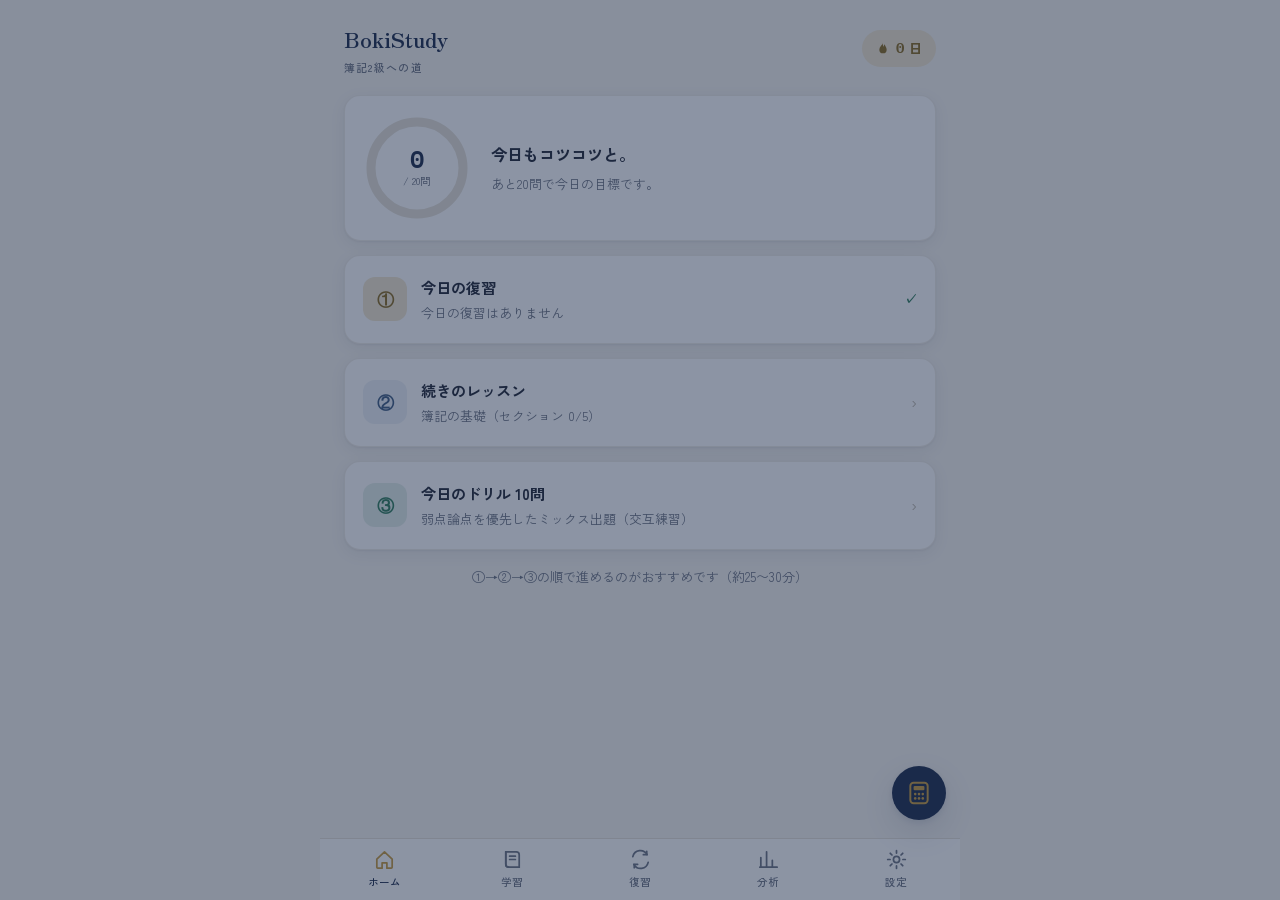
==== docs/index.html @ bea7a6f5 "v0.1 MVP: 学習エンジン一式＋Stage1 u01〜u03コンテンツ - アプリ本体 (docs/): レッスン・チェックポイント・ドリル・単元テスト・   SM-2ライト間隔反復・内蔵電卓・" ====
<!DOCTYPE html>
<html lang="ja">
<head>
<meta charset="UTF-8">
<meta name="viewport" content="width=device-width, initial-scale=1, viewport-fit=cover">
<meta name="theme-color" content="#1B2A4A">
<title>BokiStudy — 簿記2級への道</title>
<meta name="description" content="日商簿記2級合格を目指す、学習科学ベースの独学アプリ">
<link rel="preconnect" href="https://fonts.googleapis.com">
<link rel="preconnect" href="https://fonts.gstatic.com" crossorigin>
<link href="https://fonts.googleapis.com/css2?family=Zen+Kaku+Gothic+New:wght@400;500;700&family=Zen+Old+Mincho:wght@600;700&family=IBM+Plex+Mono:wght@500;600&display=swap" rel="stylesheet">
<link rel="stylesheet" href="css/app.css">
<link rel="icon" href="data:image/svg+xml,%3Csvg xmlns='http://www.w3.org/2000/svg' viewBox='0 0 100 100'%3E%3Crect width='100' height='100' rx='22' fill='%231B2A4A'/%3E%3Ctext x='50' y='68' font-size='52' text-anchor='middle' fill='%23C89B3C' font-family='serif' font-weight='bold'%3E簿%3C/text%3E%3C/svg%3E">
</head>
<body>
<div id="app" class="app">
  <main id="screen" class="screen" aria-live="polite"></main>

  <nav class="tabbar" id="tabbar" aria-label="メインナビゲーション">
    <a href="#home" data-tab="home" class="tab">
      <svg viewBox="0 0 24 24" class="tab-icon"><path d="M4 11.5 12 4l8 7.5V20a1 1 0 0 1-1 1h-4.5v-5.5h-5V21H5a1 1 0 0 1-1-1v-8.5Z" fill="none" stroke="currentColor" stroke-width="1.8" stroke-linejoin="round"/></svg>
      <span>ホーム</span>
    </a>
    <a href="#map" data-tab="map" class="tab">
      <svg viewBox="0 0 24 24" class="tab-icon"><path d="M5 4h11a3 3 0 0 1 3 3v13H8a3 3 0 0 1-3-3V4Z" fill="none" stroke="currentColor" stroke-width="1.8"/><path d="M5 4v13a3 3 0 0 0 3 3M9 8.5h6M9 12h6" stroke="currentColor" stroke-width="1.8" stroke-linecap="round" fill="none"/></svg>
      <span>学習</span>
    </a>
    <a href="#review" data-tab="review" class="tab">
      <svg viewBox="0 0 24 24" class="tab-icon"><path d="M4 9a8 8 0 0 1 14.9-2M20 15a8 8 0 0 1-14.9 2" fill="none" stroke="currentColor" stroke-width="1.8" stroke-linecap="round"/><path d="M18.5 3.5V7H15M5.5 20.5V17H9" fill="none" stroke="currentColor" stroke-width="1.8" stroke-linecap="round" stroke-linejoin="round"/></svg>
      <span>復習</span>
    </a>
    <a href="#stats" data-tab="stats" class="tab">
      <svg viewBox="0 0 24 24" class="tab-icon"><path d="M4 20V10M10 20V4M16 20v-7M21 20H3" fill="none" stroke="currentColor" stroke-width="1.8" stroke-linecap="round"/></svg>
      <span>分析</span>
    </a>
    <a href="#settings" data-tab="settings" class="tab">
      <svg viewBox="0 0 24 24" class="tab-icon"><circle cx="12" cy="12" r="3.2" fill="none" stroke="currentColor" stroke-width="1.8"/><path d="M12 2.8v2.5M12 18.7v2.5M2.8 12h2.5M18.7 12h2.5M5.5 5.5l1.8 1.8M16.7 16.7l1.8 1.8M18.5 5.5l-1.8 1.8M7.3 16.7l-1.8 1.8" stroke="currentColor" stroke-width="1.8" stroke-linecap="round"/></svg>
      <span>設定</span>
    </a>
  </nav>

  <button id="calc-fab" class="calc-fab" aria-label="電卓を開く" hidden>
    <svg viewBox="0 0 24 24"><rect x="4" y="2.5" width="16" height="19" rx="3" fill="none" stroke="currentColor" stroke-width="1.8"/><rect x="7" y="5.5" width="10" height="4" rx="1" fill="currentColor"/><circle cx="8.5" cy="13" r="1.2" fill="currentColor"/><circle cx="12" cy="13" r="1.2" fill="currentColor"/><circle cx="15.5" cy="13" r="1.2" fill="currentColor"/><circle cx="8.5" cy="17" r="1.2" fill="currentColor"/><circle cx="12" cy="17" r="1.2" fill="currentColor"/><circle cx="15.5" cy="17" r="1.2" fill="currentColor"/></svg>
  </button>
  <div id="calc-sheet" class="calc-sheet" hidden></div>

  <div id="numpad" class="numpad" hidden></div>
  <div id="toast" class="toast" hidden></div>
  <div id="overlay" class="overlay" hidden></div>
</div>
<script type="module" src="js/app.js"></script>
</body>
</html>
---- docs/css/app.css ----
/* ==========================================================================
   BokiStudy デザインシステム — 「上質な文具」
   トークンは DESIGN.md §5.3 が正本
   ========================================================================== */

:root {
  /* カラートークン */
  --c-bg: #F7F5F0;
  --c-card: #FFFFFF;
  --c-primary: #1B2A4A;
  --c-primary-soft: #2A3D63;
  --c-accent: #C89B3C;
  --c-accent-soft: #F3E8CF;
  --c-ink: #1F2433;
  --c-sub: #6B7280;
  --c-line: #E7E2D8;
  --c-ok: #2E7D5B;
  --c-ok-soft: #E4F0EA;
  --c-ng: #C0504D;
  --c-ng-soft: #F7E7E6;
  --c-debit: #3D5A80;
  --c-credit: #9A6A4F;
  --c-locked: #B9B2A5;

  /* タイポグラフィ */
  --f-body: "Zen Kaku Gothic New", "Hiragino Kaku Gothic ProN", "Yu Gothic", sans-serif;
  --f-brand: "Zen Old Mincho", "Hiragino Mincho ProN", serif;
  --f-num: "IBM Plex Mono", ui-monospace, monospace;

  /* 形状 */
  --r-card: 16px;
  --r-btn: 12px;
  --shadow-1: 0 1px 2px rgba(27, 42, 74, .06), 0 4px 16px rgba(27, 42, 74, .07);
  --shadow-2: 0 2px 6px rgba(27, 42, 74, .10), 0 12px 32px rgba(27, 42, 74, .12);

  --tabbar-h: 62px;
}

/* ---------- ベース ---------- */
* { box-sizing: border-box; margin: 0; padding: 0; -webkit-tap-highlight-color: transparent; }
html { font-size: 16px; }
body {
  font-family: var(--f-body);
  background: var(--c-bg);
  color: var(--c-ink);
  line-height: 1.75;
  overscroll-behavior-y: none;
}
button { font-family: inherit; border: none; background: none; cursor: pointer; color: inherit; }
a { color: inherit; text-decoration: none; }
input, select { font-family: inherit; font-size: 1rem; }
.num { font-family: var(--f-num); font-variant-numeric: tabular-nums; letter-spacing: .01em; }

.app { max-width: 640px; margin: 0 auto; min-height: 100dvh; position: relative; }
.screen {
  padding: 20px 18px calc(var(--tabbar-h) + 28px);
  min-height: 100dvh;
  animation: screen-in .28s ease both;
}
@keyframes screen-in { from { opacity: 0; transform: translateY(6px); } to { opacity: 1; transform: none; } }

/* ---------- タブバー ---------- */
.tabbar {
  position: fixed; bottom: 0; left: 50%; transform: translateX(-50%);
  width: 100%; max-width: 640px; height: calc(var(--tabbar-h) + env(safe-area-inset-bottom));
  padding-bottom: env(safe-area-inset-bottom);
  background: color-mix(in srgb, var(--c-card) 92%, transparent);
  backdrop-filter: blur(12px);
  border-top: 1px solid var(--c-line);
  display: flex; z-index: 40;
}
.tab {
  flex: 1; display: flex; flex-direction: column; align-items: center; justify-content: center;
  gap: 2px; font-size: .66rem; font-weight: 500; color: var(--c-sub);
  transition: color .18s;
}
.tab-icon { width: 23px; height: 23px; }
.tab.active { color: var(--c-primary); }
.tab.active .tab-icon { color: var(--c-accent); }

/* ---------- 見出し・カード ---------- */
.page-title { font-size: 1.25rem; font-weight: 700; margin: 4px 0 16px; letter-spacing: .02em; }
.brand { font-family: var(--f-brand); font-weight: 700; color: var(--c-primary); }
.card {
  background: var(--c-card); border-radius: var(--r-card);
  box-shadow: var(--shadow-1); padding: 18px; margin-bottom: 14px;
  border: 1px solid rgba(231, 226, 216, .6);
}
.card-tappable { transition: transform .15s, box-shadow .15s; }
.card-tappable:active { transform: scale(.985); box-shadow: var(--shadow-2); }
.card-title { font-size: .95rem; font-weight: 700; display: flex; align-items: center; gap: 8px; }
.card-sub { font-size: .8rem; color: var(--c-sub); margin-top: 2px; }
.muted { color: var(--c-sub); font-size: .82rem; }

/* ---------- ボタン ---------- */
.btn {
  display: inline-flex; align-items: center; justify-content: center; gap: 6px;
  min-height: 48px; padding: 0 22px; border-radius: var(--r-btn);
  font-size: .95rem; font-weight: 700; letter-spacing: .04em;
  transition: transform .12s, opacity .15s, background .15s;
}
.btn:active { transform: scale(.97); }
.btn-primary { background: var(--c-primary); color: #fff; box-shadow: 0 3px 10px rgba(27,42,74,.25); }
.btn-accent { background: var(--c-accent); color: #fff; box-shadow: 0 3px 10px rgba(200,155,60,.3); }
.btn-ghost { background: transparent; color: var(--c-primary); border: 1.5px solid var(--c-line); }
.btn-block { display: flex; width: 100%; }
.btn:disabled { opacity: .4; pointer-events: none; }
.btn-sm { min-height: 38px; padding: 0 14px; font-size: .82rem; }

/* ---------- ホーム ---------- */
.home-head { display: flex; align-items: center; justify-content: space-between; margin-bottom: 18px; }
.home-brand { font-family: var(--f-brand); font-size: 1.35rem; font-weight: 700; color: var(--c-primary); }
.home-brand small { font-size: .68rem; font-family: var(--f-body); font-weight: 500; color: var(--c-sub); display: block; letter-spacing: .1em; }
.streak {
  display: flex; align-items: center; gap: 5px; background: var(--c-accent-soft);
  border-radius: 999px; padding: 6px 13px; font-weight: 700; font-size: .88rem; color: #8a6a1f;
}
.streak svg { width: 16px; height: 16px; }

.hero { display: flex; align-items: center; gap: 20px; }
.ring-wrap { position: relative; width: 108px; height: 108px; flex-shrink: 0; }
.ring-wrap svg { transform: rotate(-90deg); }
.ring-bg { fill: none; stroke: var(--c-line); stroke-width: 9; }
.ring-fg {
  fill: none; stroke: var(--c-accent); stroke-width: 9; stroke-linecap: round;
  transition: stroke-dashoffset .9s cubic-bezier(.22, 1, .36, 1);
}
.ring-label { position: absolute; inset: 0; display: flex; flex-direction: column; align-items: center; justify-content: center; }
.ring-label .num { font-size: 1.5rem; font-weight: 600; color: var(--c-primary); line-height: 1.1; }
.ring-label span { font-size: .66rem; color: var(--c-sub); }
.hero-copy h2 { font-size: 1.02rem; font-weight: 700; margin-bottom: 4px; }
.hero-copy p { font-size: .8rem; color: var(--c-sub); }

.menu-num {
  width: 44px; height: 44px; border-radius: 12px; flex-shrink: 0;
  display: flex; align-items: center; justify-content: center;
  font-family: var(--f-num); font-weight: 600; font-size: 1.05rem;
}
.menu-row { display: flex; align-items: center; gap: 14px; }
.menu-row .grow { flex: 1; min-width: 0; }
.chev { color: var(--c-locked); flex-shrink: 0; }
.badge-done { color: var(--c-ok); font-weight: 700; font-size: .8rem; }

/* ---------- 学習マップ ---------- */
.stage-block { margin-bottom: 22px; }
.stage-head { display: flex; align-items: baseline; justify-content: space-between; margin-bottom: 10px; padding: 0 2px; }
.stage-head h2 { font-size: .98rem; font-weight: 700; }
.stage-head .muted { font-size: .75rem; }
.unit-row {
  display: flex; align-items: center; gap: 13px;
  background: var(--c-card); border: 1px solid rgba(231,226,216,.6);
  border-radius: 14px; padding: 13px 15px; margin-bottom: 9px;
  box-shadow: var(--shadow-1); transition: transform .15s;
}
.unit-row:active { transform: scale(.985); }
.unit-row.locked, .unit-row.planned { opacity: .55; box-shadow: none; background: transparent; border-style: dashed; }
.unit-mark {
  width: 38px; height: 38px; border-radius: 50%; flex-shrink: 0;
  display: flex; align-items: center; justify-content: center; font-weight: 700; font-size: .8rem;
}
.unit-mark.passed { background: var(--c-ok-soft); color: var(--c-ok); }
.unit-mark.current { background: var(--c-accent-soft); color: #8a6a1f; }
.unit-mark.locked { background: #ECE8DF; color: var(--c-locked); }
.unit-mark svg { width: 18px; height: 18px; }
.unit-title { font-weight: 700; font-size: .9rem; }
.unit-meta { font-size: .72rem; color: var(--c-sub); }
.unit-acc { margin-left: auto; font-size: .78rem; font-weight: 600; }

/* 単元詳細 */
.unit-actions { display: grid; grid-template-columns: 1fr 1fr; gap: 10px; margin-top: 14px; }

/* ---------- レッスン ---------- */
.lesson-head { margin-bottom: 14px; }
.lesson-prog { display: flex; gap: 5px; margin: 10px 0 4px; }
.lesson-prog i { height: 4px; flex: 1; border-radius: 2px; background: var(--c-line); }
.lesson-prog i.done { background: var(--c-accent); }
.lesson-sec-title { font-size: 1.15rem; font-weight: 700; margin-bottom: 4px; }
.lesson-body p { margin-bottom: 1em; font-size: .95rem; }
.lesson-body ul { padding-left: 1.3em; margin-bottom: 1em; font-size: .95rem; }
.lesson-body strong { color: var(--c-primary); background: linear-gradient(transparent 68%, var(--c-accent-soft) 68%); }
.example-block {
  border-left: 3px solid var(--c-accent); background: #FCFAF5;
  border-radius: 0 12px 12px 0; padding: 13px 15px; margin: 14px 0; font-size: .92rem;
}
.example-tag { font-size: .68rem; font-weight: 700; color: var(--c-accent); letter-spacing: .1em; display: block; margin-bottom: 4px; }

/* ---------- 図解 ---------- */
.fig { margin: 16px 0; }
.fig-caption { text-align: center; font-size: .74rem; color: var(--c-sub); margin-top: 7px; }
.fig-journal { width: 100%; border-collapse: collapse; font-size: .88rem; background: var(--c-card); border-radius: 10px; overflow: hidden; box-shadow: var(--shadow-1); }
.fig-journal th { font-size: .72rem; font-weight: 700; padding: 7px; letter-spacing: .15em; }
.fig-journal th.dr { background: var(--c-debit); color: #fff; }
.fig-journal th.cr { background: var(--c-credit); color: #fff; }
.fig-journal td { border: 1px solid var(--c-line); padding: 8px 11px; width: 25%; }
.fig-journal td.amt { text-align: right; font-family: var(--f-num); }
.fig-taccount { width: min(320px, 100%); margin: 0 auto; font-size: .85rem; }
.fig-taccount .acct-name { text-align: center; font-weight: 700; border-bottom: 2px solid var(--c-ink); padding-bottom: 3px; }
.fig-taccount .t-body { display: flex; }
.fig-taccount .t-side { flex: 1; padding: 6px 8px; }
.fig-taccount .t-side.left { border-right: 2px solid var(--c-ink); }
.fig-taccount .t-line { display: flex; justify-content: space-between; gap: 6px; padding: 2px 0; }
.fig-taccount .t-line span:last-child { font-family: var(--f-num); }
.fig-bspl { display: flex; width: 100%; border: 2px solid var(--c-ink); border-radius: 8px; overflow: hidden; font-size: .82rem; }
.fig-bspl .side { flex: 1; display: flex; flex-direction: column; }
.fig-bspl .side + .side { border-left: 2px solid var(--c-ink); }
.fig-bspl .cell { padding: 9px 10px; display: flex; justify-content: space-between; gap: 8px; }
.fig-bspl .cell + .cell { border-top: 1px dashed var(--c-line); }
.fig-bspl .cell span:last-child { font-family: var(--f-num); }
.fig-bspl .cell.asset { background: #EDF2F7; }
.fig-bspl .cell.liab { background: #F5EDE7; }
.fig-bspl .cell.equity { background: var(--c-accent-soft); }
.fig-bspl .cell.rev { background: #E4F0EA; }
.fig-bspl .cell.exp { background: #F7E7E6; }
.fig-flow { display: flex; flex-direction: column; gap: 0; align-items: center; }
.fig-flow .f-node {
  background: var(--c-card); border: 1.5px solid var(--c-primary); color: var(--c-primary);
  border-radius: 10px; padding: 8px 18px; font-size: .85rem; font-weight: 700; text-align: center;
  min-width: 150px; box-shadow: var(--shadow-1);
}
.fig-flow .f-edge { display: flex; flex-direction: column; align-items: center; color: var(--c-sub); font-size: .7rem; padding: 2px 0; }
.fig-flow .f-edge svg { width: 14px; height: 16px; }

/* ---------- クイズ ---------- */
.quiz-top { display: flex; align-items: center; justify-content: space-between; margin-bottom: 12px; }
.quiz-count { font-size: .82rem; font-weight: 700; color: var(--c-sub); }
.topic-chip {
  font-size: .68rem; background: #EDEAE2; color: var(--c-sub);
  border-radius: 999px; padding: 3px 10px; font-weight: 500;
}
.quiz-stem { font-size: .98rem; font-weight: 500; line-height: 1.8; }
.choices { display: flex; flex-direction: column; gap: 10px; margin-top: 16px; }
.choice-btn {
  text-align: left; background: var(--c-card); border: 1.5px solid var(--c-line);
  border-radius: var(--r-btn); padding: 13px 16px; font-size: .92rem; font-weight: 500;
  display: flex; gap: 10px; align-items: center; transition: border-color .15s, background .15s;
}
.choice-btn .cmark {
  width: 26px; height: 26px; border-radius: 50%; border: 1.5px solid var(--c-line);
  display: inline-flex; align-items: center; justify-content: center;
  font-size: .74rem; font-weight: 700; color: var(--c-sub); flex-shrink: 0;
}
.choice-btn.sel { border-color: var(--c-primary); background: #F4F6FA; }
.choice-btn.correct { border-color: var(--c-ok); background: var(--c-ok-soft); }
.choice-btn.wrong { border-color: var(--c-ng); background: var(--c-ng-soft); }
.tf-row { display: grid; grid-template-columns: 1fr 1fr; gap: 12px; margin-top: 18px; }
.tf-btn {
  min-height: 68px; border-radius: var(--r-card); border: 1.5px solid var(--c-line);
  background: var(--c-card); font-size: 1.6rem; font-weight: 700; transition: all .15s;
}
.tf-btn.o { color: var(--c-ok); }
.tf-btn.x { color: var(--c-ng); }
.tf-btn.sel { border-width: 2.5px; }
.tf-btn.o.sel { border-color: var(--c-ok); background: var(--c-ok-soft); }
.tf-btn.x.sel { border-color: var(--c-ng); background: var(--c-ng-soft); }

/* 仕訳UI */
.journal-form { margin-top: 14px; }
.j-side { margin-bottom: 12px; }
.j-side-label { display: flex; align-items: center; gap: 7px; font-size: .74rem; font-weight: 700; margin-bottom: 7px; }
.j-side-label i { width: 9px; height: 9px; border-radius: 3px; display: inline-block; }
.j-side.dr .j-side-label { color: var(--c-debit); }
.j-side.dr .j-side-label i { background: var(--c-debit); }
.j-side.cr .j-side-label { color: var(--c-credit); }
.j-side.cr .j-side-label i { background: var(--c-credit); }
.j-row { display: flex; gap: 8px; margin-bottom: 8px; }
.j-acc {
  flex: 1.3; min-height: 46px; border: 1.5px dashed var(--c-line); border-radius: var(--r-btn);
  background: var(--c-card); font-size: .88rem; font-weight: 700; padding: 0 12px;
  display: flex; align-items: center; justify-content: center; color: var(--c-sub);
}
.j-acc.filled { border-style: solid; color: var(--c-ink); border-color: var(--c-primary); }
.j-amt {
  flex: 1; min-height: 46px; width: 40%; border: 1.5px solid var(--c-line); border-radius: var(--r-btn);
  text-align: right; padding: 0 12px; font-family: var(--f-num); font-size: 1rem; background: var(--c-card);
}
.j-amt:focus { outline: none; border-color: var(--c-primary); }
.j-del { width: 34px; color: var(--c-locked); flex-shrink: 0; }
.j-add { font-size: .78rem; font-weight: 700; color: var(--c-primary); padding: 4px 8px; }
.j-diff { text-align: center; font-size: .76rem; margin: 4px 0 8px; color: var(--c-sub); }
.j-diff.ng { color: var(--c-ng); font-weight: 700; }

/* 科目パネル（ボトムシート） */
.sheet-backdrop { position: fixed; inset: 0; background: rgba(31,36,51,.35); z-index: 60; animation: fade-in .2s; }
@keyframes fade-in { from { opacity: 0; } to { opacity: 1; } }
.acc-sheet {
  position: fixed; bottom: 0; left: 50%; transform: translateX(-50%);
  width: 100%; max-width: 640px; max-height: 62dvh; z-index: 61;
  background: var(--c-card); border-radius: 20px 20px 0 0; box-shadow: var(--shadow-2);
  display: flex; flex-direction: column; animation: sheet-up .25s cubic-bezier(.22,1,.36,1);
}
@keyframes sheet-up { from { transform: translate(-50%, 100%); } to { transform: translate(-50%, 0); } }
.acc-sheet-head { padding: 14px 18px 8px; border-bottom: 1px solid var(--c-line); }
.acc-tabs { display: flex; gap: 6px; overflow-x: auto; padding: 8px 14px; border-bottom: 1px solid var(--c-line); }
.acc-tab {
  flex-shrink: 0; font-size: .78rem; font-weight: 700; padding: 7px 14px;
  border-radius: 999px; background: #EDEAE2; color: var(--c-sub);
}
.acc-tab.active { background: var(--c-primary); color: #fff; }
.acc-list { overflow-y: auto; padding: 12px 16px calc(16px + env(safe-area-inset-bottom)); display: flex; flex-wrap: wrap; gap: 9px; }
.acc-chip {
  border: 1.5px solid var(--c-line); background: var(--c-card); border-radius: 999px;
  padding: 9px 16px; font-size: .86rem; font-weight: 600; min-height: 44px;
}
.acc-chip:active { background: var(--c-accent-soft); border-color: var(--c-accent); }

/* 数値入力 fill */
.fill-row { display: flex; align-items: center; gap: 10px; margin-top: 18px; }
.fill-input {
  flex: 1; min-height: 52px; border: 1.5px solid var(--c-line); border-radius: var(--r-btn);
  text-align: right; padding: 0 14px; font-family: var(--f-num); font-size: 1.15rem; background: var(--c-card);
}
.fill-input:focus { outline: none; border-color: var(--c-primary); }
.fill-unit { font-size: .9rem; color: var(--c-sub); font-weight: 600; }

/* 解答結果 */
.result-banner {
  display: flex; align-items: center; gap: 10px; border-radius: var(--r-btn);
  padding: 13px 16px; margin-top: 16px; font-weight: 700; animation: pop-in .3s cubic-bezier(.34,1.56,.64,1);
}
@keyframes pop-in { 0% { transform: scale(.85); opacity: 0; } 100% { transform: scale(1); opacity: 1; } }
.result-banner.ok { background: var(--c-ok-soft); color: var(--c-ok); }
.result-banner.ng { background: var(--c-ng-soft); color: var(--c-ng); }
.result-banner svg { width: 26px; height: 26px; flex-shrink: 0; }
.result-banner.ok svg { animation: check-pop .45s cubic-bezier(.34,1.56,.64,1) .1s both; }
@keyframes check-pop { 0% { transform: scale(0) rotate(-20deg); } 100% { transform: scale(1) rotate(0); } }
.explain { margin-top: 12px; font-size: .9rem; }
.explain-label { font-size: .7rem; font-weight: 700; letter-spacing: .12em; color: var(--c-accent); display: block; margin-bottom: 5px; }
.correct-journal { margin-top: 10px; }
.srs-rate { display: flex; gap: 10px; margin-top: 14px; }
.srs-rate .btn { flex: 1; }

/* ---------- セット結果 ---------- */
.set-result-hero { text-align: center; padding: 26px 0 18px; }
.set-result-hero .big { font-size: 2.6rem; font-family: var(--f-num); font-weight: 600; color: var(--c-primary); }
.set-result-hero .big small { font-size: 1.1rem; color: var(--c-sub); }
.pass-seal {
  display: inline-flex; align-items: center; gap: 7px; margin-top: 8px;
  background: var(--c-ok-soft); color: var(--c-ok); font-weight: 700;
  border-radius: 999px; padding: 7px 18px; animation: pop-in .4s cubic-bezier(.34,1.56,.64,1) .2s both;
}
.wrong-list .q-row { border-top: 1px solid var(--c-line); padding: 11px 2px; font-size: .85rem; }

/* ---------- 分析 ---------- */
.stat-grid { display: grid; grid-template-columns: 1fr 1fr; gap: 12px; margin-bottom: 14px; }
.stat-tile { background: var(--c-card); border-radius: var(--r-card); box-shadow: var(--shadow-1); padding: 15px; border: 1px solid rgba(231,226,216,.6); }
.stat-tile .v { font-size: 1.55rem; font-family: var(--f-num); font-weight: 600; color: var(--c-primary); line-height: 1.2; }
.stat-tile .v small { font-size: .8rem; color: var(--c-sub); font-family: var(--f-body); }
.stat-tile .k { font-size: .72rem; color: var(--c-sub); font-weight: 500; }
.bar-chart { display: flex; align-items: flex-end; gap: 4px; height: 90px; margin-top: 10px; }
.bar-col { flex: 1; display: flex; flex-direction: column; align-items: center; gap: 4px; height: 100%; justify-content: flex-end; }
.bar-col i { width: 100%; max-width: 22px; border-radius: 4px 4px 0 0; background: var(--c-primary-soft); min-height: 2px; transition: height .5s ease; }
.bar-col.today i { background: var(--c-accent); }
.bar-col span { font-size: .58rem; color: var(--c-sub); }
.heat-grid { display: grid; grid-template-columns: repeat(auto-fill, minmax(104px, 1fr)); gap: 8px; margin-top: 10px; }
.heat-cell { border-radius: 10px; padding: 9px 10px; font-size: .7rem; font-weight: 600; line-height: 1.35; border: 1px solid var(--c-line); }
.heat-cell .pct { font-family: var(--f-num); font-size: .82rem; display: block; }
.heat-cell.h-none { background: #F1EEE7; color: var(--c-locked); }
.heat-cell.h-low { background: var(--c-ng-soft); color: #8f3d3b; }
.heat-cell.h-mid { background: var(--c-accent-soft); color: #7a5c1c; }
.heat-cell.h-high { background: var(--c-ok-soft); color: var(--c-ok); }

/* ---------- 設定 ---------- */
.setting-row { display: flex; align-items: center; justify-content: space-between; padding: 13px 2px; border-bottom: 1px solid var(--c-line); gap: 12px; }
.setting-row:last-child { border-bottom: none; }
.setting-row label { font-size: .9rem; font-weight: 600; }
.setting-row input[type="number"], .setting-row input[type="date"] {
  border: 1.5px solid var(--c-line); border-radius: 10px; padding: 8px 10px; width: 130px;
  font-size: .9rem; background: var(--c-card); text-align: right;
}
.io-area { width: 100%; min-height: 110px; border: 1.5px solid var(--c-line); border-radius: 10px; padding: 10px; font-size: .74rem; font-family: var(--f-num); margin-top: 8px; background: #FCFBF8; }

/* ---------- 電卓 ---------- */
.calc-fab {
  position: fixed; right: max(14px, calc(50% - 320px + 14px)); bottom: calc(var(--tabbar-h) + 18px);
  width: 54px; height: 54px; border-radius: 50%; z-index: 45;
  background: var(--c-primary); color: var(--c-accent); box-shadow: var(--shadow-2);
  display: flex; align-items: center; justify-content: center;
  transition: transform .15s;
}
.calc-fab:active { transform: scale(.92); }
.calc-fab svg { width: 26px; height: 26px; }
.calc-sheet {
  position: fixed; bottom: 0; left: 50%; transform: translateX(-50%);
  width: 100%; max-width: 640px; z-index: 62;
  background: #232B3E; border-radius: 20px 20px 0 0; box-shadow: var(--shadow-2);
  padding: 12px 14px calc(14px + env(safe-area-inset-bottom));
  animation: sheet-up .25s cubic-bezier(.22,1,.36,1);
}
.calc-display {
  background: #DDE4D8; border-radius: 10px; padding: 6px 14px 8px; margin-bottom: 10px;
  text-align: right; font-family: var(--f-num); position: relative; overflow: hidden;
}
.calc-ind { font-size: .6rem; color: #5a6a55; height: 14px; text-align: left; letter-spacing: .1em; }
.calc-val { font-size: 1.9rem; font-weight: 600; color: #1d2419; letter-spacing: .02em; white-space: nowrap; }
.calc-keys { display: grid; grid-template-columns: repeat(5, 1fr); gap: 8px; }
.calc-key {
  min-height: 47px; border-radius: 10px; font-size: 1.02rem; font-weight: 600;
  background: #3A4358; color: #fff; font-family: var(--f-num);
  transition: filter .1s, transform .1s;
}
.calc-key:active { filter: brightness(1.25); transform: scale(.96); }
.calc-key.fn { background: #2E3648; color: #B8C2D8; font-size: .82rem; }
.calc-key.op { background: #46536E; color: var(--c-accent); }
.calc-key.eq { background: var(--c-accent); color: #232B3E; }
.calc-key.danger { background: #6E4646; }
.calc-close { position: absolute; top: 10px; left: 16px; color: #8A94A8; font-size: .78rem; font-weight: 700; }

/* ---------- 画面内テンキー ---------- */
.numpad {
  position: fixed; bottom: 0; left: 50%; transform: translateX(-50%);
  width: 100%; max-width: 640px; z-index: 55;
  background: var(--c-card); border-top: 1px solid var(--c-line);
  border-radius: 18px 18px 0 0; box-shadow: var(--shadow-2);
  padding: 10px 12px calc(12px + env(safe-area-inset-bottom));
  animation: sheet-up .2s ease;
}
.numpad-grid { display: grid; grid-template-columns: repeat(4, 1fr); gap: 7px; }
.numpad-key {
  min-height: 46px; border-radius: 10px; background: #F1EEE7; font-family: var(--f-num);
  font-size: 1.1rem; font-weight: 600; color: var(--c-ink);
}
.numpad-key:active { background: var(--c-accent-soft); }
.numpad-key.act { background: var(--c-primary); color: #fff; font-size: .85rem; font-family: var(--f-body); font-weight: 700; }

/* ---------- トースト・オーバーレイ ---------- */
.toast {
  position: fixed; bottom: calc(var(--tabbar-h) + 22px); left: 50%; transform: translateX(-50%);
  background: var(--c-ink); color: #fff; font-size: .84rem; font-weight: 600;
  border-radius: 999px; padding: 10px 20px; z-index: 70; box-shadow: var(--shadow-2);
  animation: toast-in .25s ease; max-width: 88%; text-align: center;
}
@keyframes toast-in { from { opacity: 0; transform: translate(-50%, 8px); } to { opacity: 1; transform: translate(-50%, 0); } }
.overlay {
  position: fixed; inset: 0; z-index: 80; background: rgba(27,42,74,.5);
  display: flex; align-items: center; justify-content: center; padding: 24px;
  animation: fade-in .25s;
}
.overlay-card {
  background: var(--c-card); border-radius: 22px; padding: 30px 26px; text-align: center;
  max-width: 340px; width: 100%; box-shadow: var(--shadow-2);
  animation: pop-in .4s cubic-bezier(.34,1.56,.64,1);
  position: relative; overflow: hidden;
}
.overlay-card h2 { font-family: var(--f-brand); font-size: 1.3rem; color: var(--c-primary); margin: 10px 0 6px; }
.overlay-card p { font-size: .86rem; color: var(--c-sub); margin-bottom: 18px; }
.medal {
  width: 74px; height: 74px; margin: 0 auto; border-radius: 50%;
  background: radial-gradient(circle at 35% 30%, #E8C97A, var(--c-accent) 70%);
  display: flex; align-items: center; justify-content: center;
  box-shadow: 0 4px 18px rgba(200,155,60,.45);
  animation: medal-spin .7s cubic-bezier(.34,1.56,.64,1);
}
@keyframes medal-spin { 0% { transform: rotateY(90deg) scale(.6); } 100% { transform: rotateY(0) scale(1); } }
.medal svg { width: 36px; height: 36px; color: #fff; }
.confetti { position: absolute; top: -10px; width: 8px; height: 13px; border-radius: 2px; opacity: .85; animation: conf-fall 1.6s ease-in forwards; }
@keyframes conf-fall {
  0% { transform: translateY(0) rotate(0); opacity: .9; }
  100% { transform: translateY(320px) rotate(540deg); opacity: 0; }
}

/* ---------- 補助 ---------- */
.center { text-align: center; }
.mt-8 { margin-top: 8px; } .mt-16 { margin-top: 16px; } .mt-24 { margin-top: 24px; }
.spin {
  width: 34px; height: 34px; margin: 60px auto; border-radius: 50%;
  border: 3px solid var(--c-line); border-top-color: var(--c-accent);
  animation: spin 1s linear infinite;
}
@keyframes spin { to { transform: rotate(360deg); } }
.empty-note { text-align: center; color: var(--c-sub); font-size: .86rem; padding: 40px 20px; }

@media (min-width: 480px) {
  .screen { padding-left: 24px; padding-right: 24px; }
}
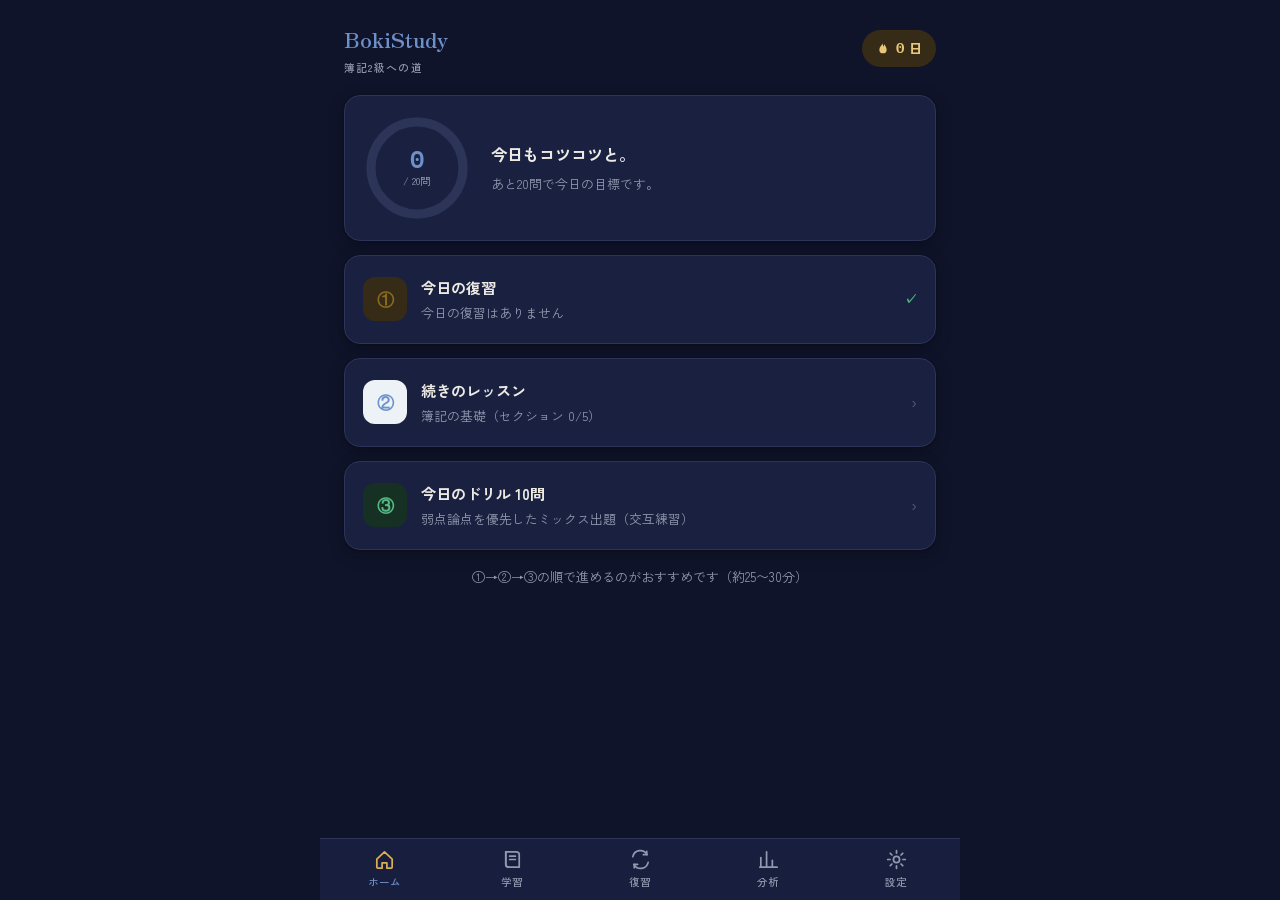
==== commit 29365872: "内蔵電卓を削除し、ダークテーマに全面移行 - 本番CBTでは持参の実物電卓を使う運用のため、アプリ内蔵電卓   （calc.js・calc-fab・calc-sheet・#calc画面・関連CSS）を" ====
--- a/docs/index.html
+++ b/docs/index.html
@@ -3,14 +3,14 @@
 <head>
 <meta charset="UTF-8">
 <meta name="viewport" content="width=device-width, initial-scale=1, viewport-fit=cover">
-<meta name="theme-color" content="#1B2A4A">
+<meta name="theme-color" content="#10142A">
 <title>BokiStudy — 簿記2級への道</title>
 <meta name="description" content="日商簿記2級合格を目指す、学習科学ベースの独学アプリ">
 <link rel="preconnect" href="https://fonts.googleapis.com">
 <link rel="preconnect" href="https://fonts.gstatic.com" crossorigin>
 <link href="https://fonts.googleapis.com/css2?family=Zen+Kaku+Gothic+New:wght@400;500;700&family=Zen+Old+Mincho:wght@600;700&family=IBM+Plex+Mono:wght@500;600&display=swap" rel="stylesheet">
 <link rel="stylesheet" href="css/app.css">
-<link rel="icon" href="data:image/svg+xml,%3Csvg xmlns='http://www.w3.org/2000/svg' viewBox='0 0 100 100'%3E%3Crect width='100' height='100' rx='22' fill='%231B2A4A'/%3E%3Ctext x='50' y='68' font-size='52' text-anchor='middle' fill='%23C89B3C' font-family='serif' font-weight='bold'%3E簿%3C/text%3E%3C/svg%3E">
+<link rel="icon" href="data:image/svg+xml,%3Csvg xmlns='http://www.w3.org/2000/svg' viewBox='0 0 100 100'%3E%3Crect width='100' height='100' rx='22' fill='%2310142A'/%3E%3Ctext x='50' y='68' font-size='52' text-anchor='middle' fill='%23D9AE55' font-family='serif' font-weight='bold'%3E簿%3C/text%3E%3C/svg%3E">
 </head>
 <body>
 <div id="app" class="app">
@@ -39,11 +39,6 @@
     </a>
   </nav>
 
-  <button id="calc-fab" class="calc-fab" aria-label="電卓を開く" hidden>
-    <svg viewBox="0 0 24 24"><rect x="4" y="2.5" width="16" height="19" rx="3" fill="none" stroke="currentColor" stroke-width="1.8"/><rect x="7" y="5.5" width="10" height="4" rx="1" fill="currentColor"/><circle cx="8.5" cy="13" r="1.2" fill="currentColor"/><circle cx="12" cy="13" r="1.2" fill="currentColor"/><circle cx="15.5" cy="13" r="1.2" fill="currentColor"/><circle cx="8.5" cy="17" r="1.2" fill="currentColor"/><circle cx="12" cy="17" r="1.2" fill="currentColor"/><circle cx="15.5" cy="17" r="1.2" fill="currentColor"/></svg>
-  </button>
-  <div id="calc-sheet" class="calc-sheet" hidden></div>
-
   <div id="numpad" class="numpad" hidden></div>
   <div id="toast" class="toast" hidden></div>
   <div id="overlay" class="overlay" hidden></div>
--- a/docs/css/app.css
+++ b/docs/css/app.css
@@ -4,23 +4,25 @@
    ========================================================================== */
 
 :root {
-  /* カラートークン */
-  --c-bg: #F7F5F0;
-  --c-card: #FFFFFF;
-  --c-primary: #1B2A4A;
-  --c-primary-soft: #2A3D63;
-  --c-accent: #C89B3C;
-  --c-accent-soft: #F3E8CF;
-  --c-ink: #1F2433;
-  --c-sub: #6B7280;
-  --c-line: #E7E2D8;
-  --c-ok: #2E7D5B;
-  --c-ok-soft: #E4F0EA;
-  --c-ng: #C0504D;
-  --c-ng-soft: #F7E7E6;
-  --c-debit: #3D5A80;
-  --c-credit: #9A6A4F;
-  --c-locked: #B9B2A5;
+  /* カラートークン（ダークテーマ「上質な文具」） */
+  --c-bg: #10142A;
+  --c-bg2: #1C2440;
+  --c-card: #1A2140;
+  --c-primary: #6E90C9;
+  --c-primary-soft: #3D5486;
+  --c-accent: #D9AE55;
+  --c-accent-soft: #362B16;
+  --c-accent-ink: #E8C77A;
+  --c-ink: #ECEAE3;
+  --c-sub: #9298AE;
+  --c-line: #2C3557;
+  --c-ok: #55B885;
+  --c-ok-soft: #163024;
+  --c-ng: #E28783;
+  --c-ng-soft: #3A2020;
+  --c-debit: #6C93CC;
+  --c-credit: #C48C63;
+  --c-locked: #5C6478;
 
   /* タイポグラフィ */
   --f-body: "Zen Kaku Gothic New", "Hiragino Kaku Gothic ProN", "Yu Gothic", sans-serif;
@@ -30,14 +32,15 @@
   /* 形状 */
   --r-card: 16px;
   --r-btn: 12px;
-  --shadow-1: 0 1px 2px rgba(27, 42, 74, .06), 0 4px 16px rgba(27, 42, 74, .07);
-  --shadow-2: 0 2px 6px rgba(27, 42, 74, .10), 0 12px 32px rgba(27, 42, 74, .12);
+  --shadow-1: 0 1px 2px rgba(0, 0, 0, .22), 0 4px 16px rgba(0, 0, 0, .26);
+  --shadow-2: 0 2px 6px rgba(0, 0, 0, .32), 0 12px 32px rgba(0, 0, 0, .38);
 
   --tabbar-h: 62px;
 }
 
 /* ---------- ベース ---------- */
 * { box-sizing: border-box; margin: 0; padding: 0; -webkit-tap-highlight-color: transparent; }
+[hidden] { display: none !important; }
 html { font-size: 16px; }
 body {
   font-family: var(--f-body);
@@ -84,7 +87,7 @@
 .card {
   background: var(--c-card); border-radius: var(--r-card);
   box-shadow: var(--shadow-1); padding: 18px; margin-bottom: 14px;
-  border: 1px solid rgba(231, 226, 216, .6);
+  border: 1px solid var(--c-line);
 }
 .card-tappable { transition: transform .15s, box-shadow .15s; }
 .card-tappable:active { transform: scale(.985); box-shadow: var(--shadow-2); }
@@ -100,7 +103,7 @@
   transition: transform .12s, opacity .15s, background .15s;
 }
 .btn:active { transform: scale(.97); }
-.btn-primary { background: var(--c-primary); color: #fff; box-shadow: 0 3px 10px rgba(27,42,74,.25); }
+.btn-primary { background: var(--c-primary); color: #fff; box-shadow: 0 3px 10px rgba(0,0,0,.35); }
 .btn-accent { background: var(--c-accent); color: #fff; box-shadow: 0 3px 10px rgba(200,155,60,.3); }
 .btn-ghost { background: transparent; color: var(--c-primary); border: 1.5px solid var(--c-line); }
 .btn-block { display: flex; width: 100%; }
@@ -113,7 +116,7 @@
 .home-brand small { font-size: .68rem; font-family: var(--f-body); font-weight: 500; color: var(--c-sub); display: block; letter-spacing: .1em; }
 .streak {
   display: flex; align-items: center; gap: 5px; background: var(--c-accent-soft);
-  border-radius: 999px; padding: 6px 13px; font-weight: 700; font-size: .88rem; color: #8a6a1f;
+  border-radius: 999px; padding: 6px 13px; font-weight: 700; font-size: .88rem; color: var(--c-accent-ink);
 }
 .streak svg { width: 16px; height: 16px; }
 
@@ -148,7 +151,7 @@
 .stage-head .muted { font-size: .75rem; }
 .unit-row {
   display: flex; align-items: center; gap: 13px;
-  background: var(--c-card); border: 1px solid rgba(231,226,216,.6);
+  background: var(--c-card); border: 1px solid var(--c-line);
   border-radius: 14px; padding: 13px 15px; margin-bottom: 9px;
   box-shadow: var(--shadow-1); transition: transform .15s;
 }
@@ -159,8 +162,8 @@
   display: flex; align-items: center; justify-content: center; font-weight: 700; font-size: .8rem;
 }
 .unit-mark.passed { background: var(--c-ok-soft); color: var(--c-ok); }
-.unit-mark.current { background: var(--c-accent-soft); color: #8a6a1f; }
-.unit-mark.locked { background: #ECE8DF; color: var(--c-locked); }
+.unit-mark.current { background: var(--c-accent-soft); color: var(--c-accent-ink); }
+.unit-mark.locked { background: var(--c-bg2); color: var(--c-locked); }
 .unit-mark svg { width: 18px; height: 18px; }
 .unit-title { font-weight: 700; font-size: .9rem; }
 .unit-meta { font-size: .72rem; color: var(--c-sub); }
@@ -179,7 +182,7 @@
 .lesson-body ul { padding-left: 1.3em; margin-bottom: 1em; font-size: .95rem; }
 .lesson-body strong { color: var(--c-primary); background: linear-gradient(transparent 68%, var(--c-accent-soft) 68%); }
 .example-block {
-  border-left: 3px solid var(--c-accent); background: #FCFAF5;
+  border-left: 3px solid var(--c-accent); background: var(--c-bg2);
   border-radius: 0 12px 12px 0; padding: 13px 15px; margin: 14px 0; font-size: .92rem;
 }
 .example-tag { font-size: .68rem; font-weight: 700; color: var(--c-accent); letter-spacing: .1em; display: block; margin-bottom: 4px; }
@@ -206,11 +209,11 @@
 .fig-bspl .cell { padding: 9px 10px; display: flex; justify-content: space-between; gap: 8px; }
 .fig-bspl .cell + .cell { border-top: 1px dashed var(--c-line); }
 .fig-bspl .cell span:last-child { font-family: var(--f-num); }
-.fig-bspl .cell.asset { background: #EDF2F7; }
-.fig-bspl .cell.liab { background: #F5EDE7; }
+.fig-bspl .cell.asset { background: rgba(108, 147, 204, .16); }
+.fig-bspl .cell.liab { background: rgba(196, 140, 99, .16); }
 .fig-bspl .cell.equity { background: var(--c-accent-soft); }
-.fig-bspl .cell.rev { background: #E4F0EA; }
-.fig-bspl .cell.exp { background: #F7E7E6; }
+.fig-bspl .cell.rev { background: var(--c-ok-soft); }
+.fig-bspl .cell.exp { background: var(--c-ng-soft); }
 .fig-flow { display: flex; flex-direction: column; gap: 0; align-items: center; }
 .fig-flow .f-node {
   background: var(--c-card); border: 1.5px solid var(--c-primary); color: var(--c-primary);
@@ -224,7 +227,7 @@
 .quiz-top { display: flex; align-items: center; justify-content: space-between; margin-bottom: 12px; }
 .quiz-count { font-size: .82rem; font-weight: 700; color: var(--c-sub); }
 .topic-chip {
-  font-size: .68rem; background: #EDEAE2; color: var(--c-sub);
+  font-size: .68rem; background: var(--c-bg2); color: var(--c-sub);
   border-radius: 999px; padding: 3px 10px; font-weight: 500;
 }
 .quiz-stem { font-size: .98rem; font-weight: 500; line-height: 1.8; }
@@ -239,7 +242,7 @@
   display: inline-flex; align-items: center; justify-content: center;
   font-size: .74rem; font-weight: 700; color: var(--c-sub); flex-shrink: 0;
 }
-.choice-btn.sel { border-color: var(--c-primary); background: #F4F6FA; }
+.choice-btn.sel { border-color: var(--c-primary); background: rgba(110, 144, 201, .14); }
 .choice-btn.correct { border-color: var(--c-ok); background: var(--c-ok-soft); }
 .choice-btn.wrong { border-color: var(--c-ng); background: var(--c-ng-soft); }
 .tf-row { display: grid; grid-template-columns: 1fr 1fr; gap: 12px; margin-top: 18px; }
@@ -293,7 +296,7 @@
 .acc-tabs { display: flex; gap: 6px; overflow-x: auto; padding: 8px 14px; border-bottom: 1px solid var(--c-line); }
 .acc-tab {
   flex-shrink: 0; font-size: .78rem; font-weight: 700; padding: 7px 14px;
-  border-radius: 999px; background: #EDEAE2; color: var(--c-sub);
+  border-radius: 999px; background: var(--c-bg2); color: var(--c-sub);
 }
 .acc-tab.active { background: var(--c-primary); color: #fff; }
 .acc-list { overflow-y: auto; padding: 12px 16px calc(16px + env(safe-area-inset-bottom)); display: flex; flex-wrap: wrap; gap: 9px; }
@@ -340,9 +343,25 @@
 }
 .wrong-list .q-row { border-top: 1px solid var(--c-line); padding: 11px 2px; font-size: .85rem; }
 
+/* ---------- 模試 ---------- */
+.mock-head { position: sticky; top: 0; z-index: 30; background: var(--c-bg); padding-top: 4px; margin: -20px -18px 14px; padding: 12px 18px 8px; box-shadow: 0 2px 8px rgba(0,0,0,.25); }
+.mock-timer-row { display: flex; align-items: center; justify-content: space-between; margin-bottom: 8px; }
+.mock-timer { font-size: 1.3rem; font-weight: 700; color: var(--c-primary); letter-spacing: .02em; }
+.mock-timer.ng { color: var(--c-ng); animation: pulse-ng 1s infinite; }
+@keyframes pulse-ng { 50% { opacity: .5; } }
+.mock-sec-tabs { display: flex; gap: 6px; overflow-x: auto; padding-bottom: 8px; }
+.mock-sec-tab { flex-shrink: 0; font-size: .76rem; font-weight: 700; padding: 6px 12px; border-radius: 999px; background: var(--c-bg2); color: var(--c-sub); }
+.mock-sec-tab.active { background: var(--c-primary); color: #fff; }
+.mock-q-nav { display: flex; gap: 5px; overflow-x: auto; padding-bottom: 2px; }
+.mock-q-dot { flex-shrink: 0; width: 30px; height: 30px; border-radius: 8px; font-size: .78rem; font-weight: 700; background: var(--c-bg2); color: var(--c-sub); border: 1.5px solid transparent; position: relative; }
+.mock-q-dot.cur { border-color: var(--c-primary); }
+.mock-q-dot.done { background: var(--c-ok-soft); color: var(--c-ok); }
+.mock-q-dot.flag::after { content: ""; position: absolute; top: -2px; right: -2px; width: 8px; height: 8px; border-radius: 50%; background: var(--c-accent); }
+.mock-nav-btns { display: grid; grid-template-columns: 1fr 1fr; gap: 10px; margin-top: 16px; }
+
 /* ---------- 分析 ---------- */
 .stat-grid { display: grid; grid-template-columns: 1fr 1fr; gap: 12px; margin-bottom: 14px; }
-.stat-tile { background: var(--c-card); border-radius: var(--r-card); box-shadow: var(--shadow-1); padding: 15px; border: 1px solid rgba(231,226,216,.6); }
+.stat-tile { background: var(--c-card); border-radius: var(--r-card); box-shadow: var(--shadow-1); padding: 15px; border: 1px solid var(--c-line); }
 .stat-tile .v { font-size: 1.55rem; font-family: var(--f-num); font-weight: 600; color: var(--c-primary); line-height: 1.2; }
 .stat-tile .v small { font-size: .8rem; color: var(--c-sub); font-family: var(--f-body); }
 .stat-tile .k { font-size: .72rem; color: var(--c-sub); font-weight: 500; }
@@ -354,9 +373,9 @@
 .heat-grid { display: grid; grid-template-columns: repeat(auto-fill, minmax(104px, 1fr)); gap: 8px; margin-top: 10px; }
 .heat-cell { border-radius: 10px; padding: 9px 10px; font-size: .7rem; font-weight: 600; line-height: 1.35; border: 1px solid var(--c-line); }
 .heat-cell .pct { font-family: var(--f-num); font-size: .82rem; display: block; }
-.heat-cell.h-none { background: #F1EEE7; color: var(--c-locked); }
-.heat-cell.h-low { background: var(--c-ng-soft); color: #8f3d3b; }
-.heat-cell.h-mid { background: var(--c-accent-soft); color: #7a5c1c; }
+.heat-cell.h-none { background: var(--c-bg2); color: var(--c-locked); }
+.heat-cell.h-low { background: var(--c-ng-soft); color: var(--c-ng); }
+.heat-cell.h-mid { background: var(--c-accent-soft); color: var(--c-accent-ink); }
 .heat-cell.h-high { background: var(--c-ok-soft); color: var(--c-ok); }
 
 /* ---------- 設定 ---------- */
@@ -367,43 +386,7 @@
   border: 1.5px solid var(--c-line); border-radius: 10px; padding: 8px 10px; width: 130px;
   font-size: .9rem; background: var(--c-card); text-align: right;
 }
-.io-area { width: 100%; min-height: 110px; border: 1.5px solid var(--c-line); border-radius: 10px; padding: 10px; font-size: .74rem; font-family: var(--f-num); margin-top: 8px; background: #FCFBF8; }
-
-/* ---------- 電卓 ---------- */
-.calc-fab {
-  position: fixed; right: max(14px, calc(50% - 320px + 14px)); bottom: calc(var(--tabbar-h) + 18px);
-  width: 54px; height: 54px; border-radius: 50%; z-index: 45;
-  background: var(--c-primary); color: var(--c-accent); box-shadow: var(--shadow-2);
-  display: flex; align-items: center; justify-content: center;
-  transition: transform .15s;
-}
-.calc-fab:active { transform: scale(.92); }
-.calc-fab svg { width: 26px; height: 26px; }
-.calc-sheet {
-  position: fixed; bottom: 0; left: 50%; transform: translateX(-50%);
-  width: 100%; max-width: 640px; z-index: 62;
-  background: #232B3E; border-radius: 20px 20px 0 0; box-shadow: var(--shadow-2);
-  padding: 12px 14px calc(14px + env(safe-area-inset-bottom));
-  animation: sheet-up .25s cubic-bezier(.22,1,.36,1);
-}
-.calc-display {
-  background: #DDE4D8; border-radius: 10px; padding: 6px 14px 8px; margin-bottom: 10px;
-  text-align: right; font-family: var(--f-num); position: relative; overflow: hidden;
-}
-.calc-ind { font-size: .6rem; color: #5a6a55; height: 14px; text-align: left; letter-spacing: .1em; }
-.calc-val { font-size: 1.9rem; font-weight: 600; color: #1d2419; letter-spacing: .02em; white-space: nowrap; }
-.calc-keys { display: grid; grid-template-columns: repeat(5, 1fr); gap: 8px; }
-.calc-key {
-  min-height: 47px; border-radius: 10px; font-size: 1.02rem; font-weight: 600;
-  background: #3A4358; color: #fff; font-family: var(--f-num);
-  transition: filter .1s, transform .1s;
-}
-.calc-key:active { filter: brightness(1.25); transform: scale(.96); }
-.calc-key.fn { background: #2E3648; color: #B8C2D8; font-size: .82rem; }
-.calc-key.op { background: #46536E; color: var(--c-accent); }
-.calc-key.eq { background: var(--c-accent); color: #232B3E; }
-.calc-key.danger { background: #6E4646; }
-.calc-close { position: absolute; top: 10px; left: 16px; color: #8A94A8; font-size: .78rem; font-weight: 700; }
+.io-area { width: 100%; min-height: 110px; border: 1.5px solid var(--c-line); border-radius: 10px; padding: 10px; font-size: .74rem; font-family: var(--f-num); margin-top: 8px; background: var(--c-bg2); color: var(--c-ink); }
 
 /* ---------- 画面内テンキー ---------- */
 .numpad {
@@ -416,7 +399,7 @@
 }
 .numpad-grid { display: grid; grid-template-columns: repeat(4, 1fr); gap: 7px; }
 .numpad-key {
-  min-height: 46px; border-radius: 10px; background: #F1EEE7; font-family: var(--f-num);
+  min-height: 46px; border-radius: 10px; background: var(--c-bg2); font-family: var(--f-num);
   font-size: 1.1rem; font-weight: 600; color: var(--c-ink);
 }
 .numpad-key:active { background: var(--c-accent-soft); }
@@ -425,9 +408,10 @@
 /* ---------- トースト・オーバーレイ ---------- */
 .toast {
   position: fixed; bottom: calc(var(--tabbar-h) + 22px); left: 50%; transform: translateX(-50%);
-  background: var(--c-ink); color: #fff; font-size: .84rem; font-weight: 600;
+  background: var(--c-primary-soft); color: var(--c-ink); font-size: .84rem; font-weight: 600;
   border-radius: 999px; padding: 10px 20px; z-index: 70; box-shadow: var(--shadow-2);
   animation: toast-in .25s ease; max-width: 88%; text-align: center;
+  border: 1px solid var(--c-line);
 }
 @keyframes toast-in { from { opacity: 0; transform: translate(-50%, 8px); } to { opacity: 1; transform: translate(-50%, 0); } }
 .overlay {
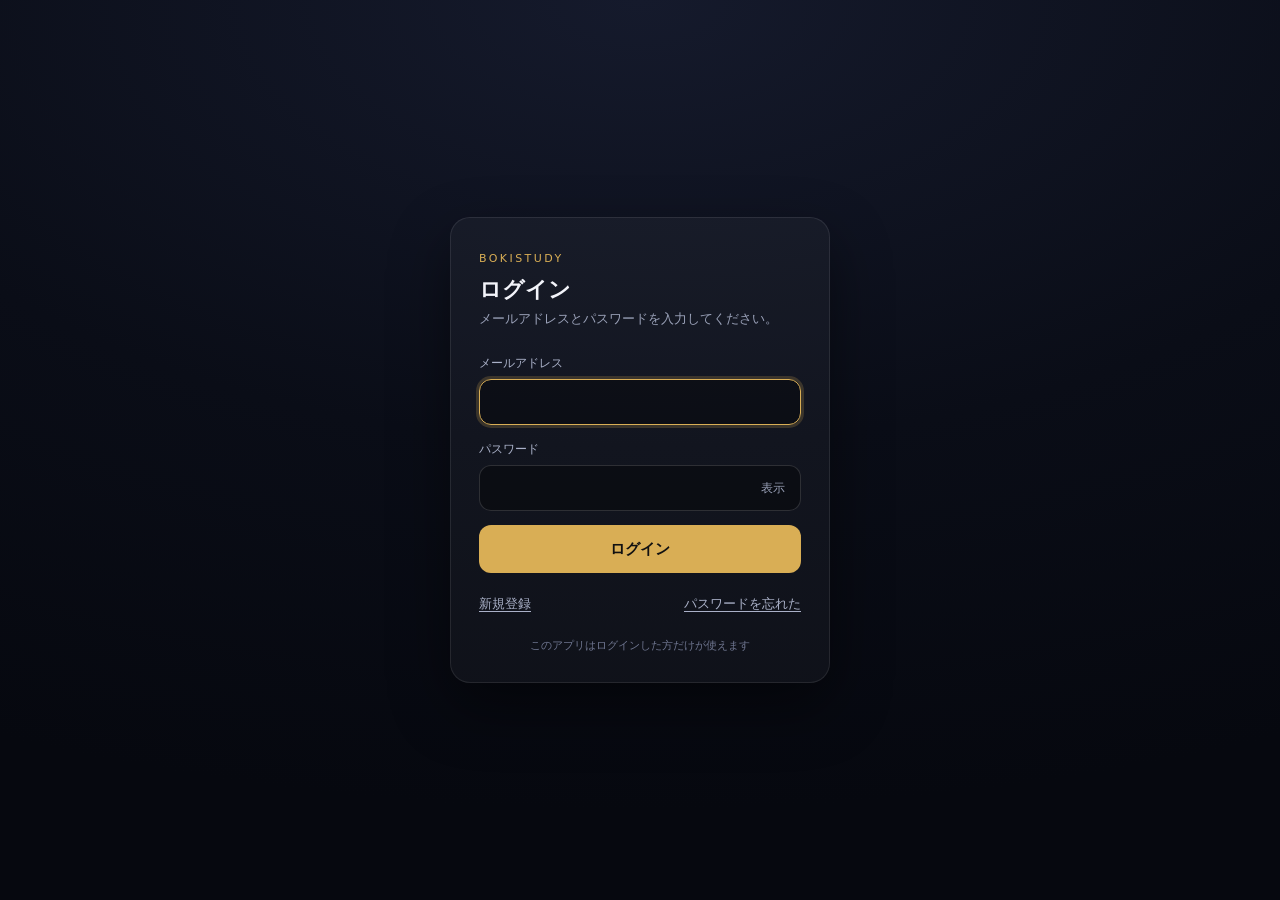
==== commit 66891a4c: "ログインゲートを追加（Supabase Auth・メール+パスワード） Co-Authored-By: Claude Sonnet 5.5 <noreply@anthropic.com>" ====
--- a/docs/index.html
+++ b/docs/index.html
@@ -4,6 +4,7 @@
 <meta charset="UTF-8">
 <meta name="viewport" content="width=device-width, initial-scale=1, viewport-fit=cover">
 <meta name="theme-color" content="#10142A">
+<script src="auth-gate.js" data-app="BokiStudy" data-accent="#D9AE55"></script>
 <title>BokiStudy — 簿記2級への道</title>
 <meta name="description" content="日商簿記2級合格を目指す、学習科学ベースの独学アプリ">
 <link rel="preconnect" href="https://fonts.googleapis.com">
--- a/docs/css/app.css
+++ b/docs/css/app.css
@@ -41,7 +41,7 @@
 /* ---------- ベース ---------- */
 * { box-sizing: border-box; margin: 0; padding: 0; -webkit-tap-highlight-color: transparent; }
 [hidden] { display: none !important; }
-html { font-size: 16px; }
+html { font-size: 16px; color-scheme: dark; }
 body {
   font-family: var(--f-body);
   background: var(--c-bg);
@@ -51,7 +51,7 @@
 }
 button { font-family: inherit; border: none; background: none; cursor: pointer; color: inherit; }
 a { color: inherit; text-decoration: none; }
-input, select { font-family: inherit; font-size: 1rem; }
+input, select, textarea { font-family: inherit; font-size: 1rem; color: inherit; }
 .num { font-family: var(--f-num); font-variant-numeric: tabular-nums; letter-spacing: .01em; }
 
 .app { max-width: 640px; margin: 0 auto; min-height: 100dvh; position: relative; }
@@ -379,13 +379,27 @@
 .heat-cell.h-high { background: var(--c-ok-soft); color: var(--c-ok); }
 
 /* ---------- 設定 ---------- */
-.setting-row { display: flex; align-items: center; justify-content: space-between; padding: 13px 2px; border-bottom: 1px solid var(--c-line); gap: 12px; }
+.setting-row { display: flex; flex-wrap: wrap; align-items: center; justify-content: space-between; padding: 13px 2px; border-bottom: 1px solid var(--c-line); gap: 8px 12px; }
 .setting-row:last-child { border-bottom: none; }
 .setting-row label { font-size: .9rem; font-weight: 600; }
-.setting-row input[type="number"], .setting-row input[type="date"] {
-  border: 1.5px solid var(--c-line); border-radius: 10px; padding: 8px 10px; width: 130px;
-  font-size: .9rem; background: var(--c-card); text-align: right;
-}
+.date-select-row { display: flex; align-items: center; gap: 5px; flex: 1 1 auto; min-width: 0; max-width: 240px; }
+.date-select-row select {
+  flex: 1 1 0; min-width: 0; border: 1.5px solid var(--c-line); border-radius: 10px; padding: 8px 4px;
+  font-size: 1rem; background: var(--c-card); text-align: center;
+}
+.date-select-row select.y { flex-grow: 1.6; }
+.plan-card .plan-badge {
+  display: inline-flex; align-items: center; gap: 6px; font-weight: 700; font-size: .82rem;
+  border-radius: 999px; padding: 5px 13px; margin-bottom: 10px;
+}
+.plan-badge.go { background: var(--c-ok-soft); color: var(--c-ok); }
+.plan-badge.onTrack { background: var(--c-ok-soft); color: var(--c-ok); }
+.plan-badge.behind { background: var(--c-accent-soft); color: var(--c-accent-ink); }
+.plan-badge.urgent, .plan-badge.overdue { background: var(--c-ng-soft); color: var(--c-ng); }
+.plan-badge.mockPhase { background: var(--c-accent-soft); color: var(--c-accent-ink); }
+.plan-badge.starting { background: var(--c-bg2); color: var(--c-sub); }
+.plan-reasons { margin-top: 8px; padding-left: 1.1em; font-size: .82rem; color: var(--c-sub); }
+.plan-reasons li { margin-bottom: 3px; }
 .io-area { width: 100%; min-height: 110px; border: 1.5px solid var(--c-line); border-radius: 10px; padding: 10px; font-size: .74rem; font-family: var(--f-num); margin-top: 8px; background: var(--c-bg2); color: var(--c-ink); }
 
 /* ---------- 画面内テンキー ---------- */
@@ -442,9 +456,28 @@
   100% { transform: translateY(320px) rotate(540deg); opacity: 0; }
 }
 
+/* ---------- 重要事項集・単語テスト ---------- */
+.search-input {
+  width: 100%; min-height: 48px; border: 1.5px solid var(--c-line); border-radius: 12px;
+  padding: 0 14px; background: var(--c-card); font-size: 1rem; margin-bottom: 8px;
+}
+.search-input:focus { outline: none; border-color: var(--c-primary); }
+.kp-item { padding: 14px 16px; margin-bottom: 10px; }
+.kp-unit {
+  display: inline-block; font-size: .66rem; color: var(--c-sub); background: var(--c-bg2);
+  border-radius: 999px; padding: 2px 10px; font-weight: 600;
+}
+.kp-title { font-weight: 700; margin-top: 7px; font-size: .95rem; }
+.kp-body { font-size: .85rem; color: var(--c-ink); margin-top: 4px; line-height: 1.75; }
+.vocab-score {
+  display: flex; gap: 16px; justify-content: center; margin-bottom: 12px;
+  font-size: .84rem; color: var(--c-sub); font-weight: 600;
+}
+.vocab-score .num { color: var(--c-accent); font-weight: 700; }
+
 /* ---------- 補助 ---------- */
 .center { text-align: center; }
-.mt-8 { margin-top: 8px; } .mt-16 { margin-top: 16px; } .mt-24 { margin-top: 24px; }
+.mt-8 { margin-top: 8px; } .mt-16 { margin-top: 16px; } .mt-24 { margin-top: 24px; } .mb-8 { margin-bottom: 8px; }
 .spin {
   width: 34px; height: 34px; margin: 60px auto; border-radius: 50%;
   border: 3px solid var(--c-line); border-top-color: var(--c-accent);
